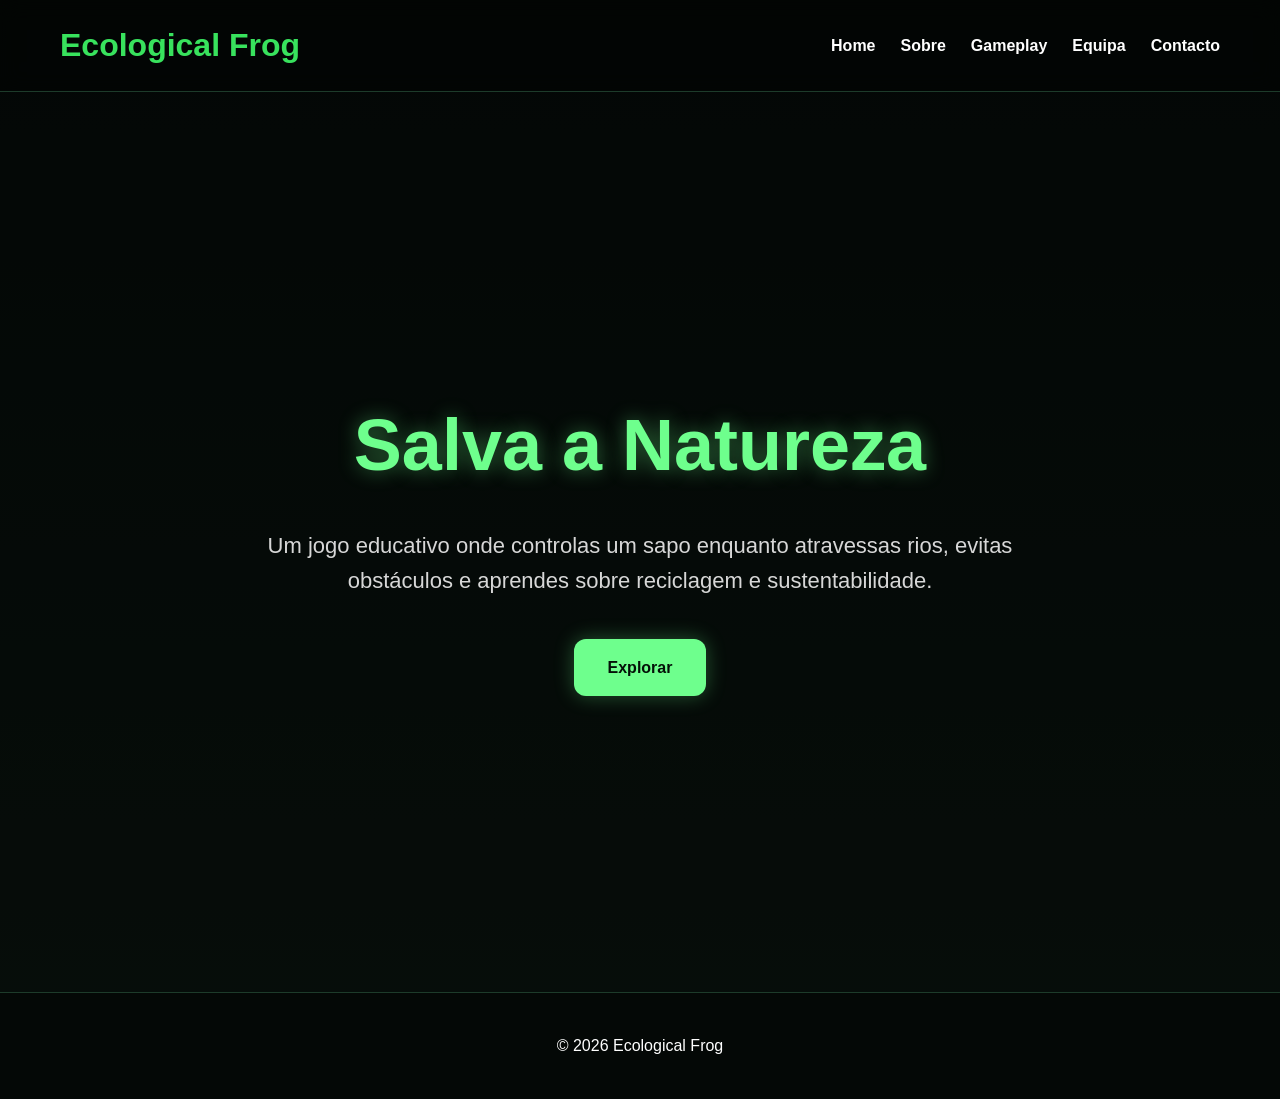
==== index.html @ 58c466b4 "EcoFrog" ====
<!-- index.html -->
<!DOCTYPE html>
<html lang="pt">
<head>
  <meta charset="UTF-8">
  <meta name="viewport" content="width=device-width, initial-scale=1.0">
  <title>Ecological Frog</title>
  <link rel="icon" type="image/png" href="assets/icon.png">
  <link rel="stylesheet" href="style.css">
</head>
<body class="home-page">

<header>
  <div class="logo-area">
    <h1>Ecological Frog</h1>
  </div>

  <nav>
    <a href="index.html">Home</a>
    <a href="sobre.html">Sobre</a>
    <a href="gameplay.html">Gameplay</a>
    <a href="equipa.html">Equipa</a>
    <a href="contacto.html">Contacto</a>
  </nav>
</header>

<section class="hero">

  <video autoplay muted loop playsinline class="background-video">
    <source src="assets/ecov.mp4" type="video/mp4">
  </video>

  <div class="overlay"></div>

  <div class="hero-content">

    <h2>Salva a Natureza</h2>

    <p>
      Um jogo educativo onde controlas um sapo enquanto atravessas rios,
      evitas obstáculos e aprendes sobre reciclagem e sustentabilidade.
    </p>

    <div class="hero-buttons">
      <a href="sobre.html" class="btn">Explorar</a>
    </div>

  </div>

</section>

<footer>
  <p>© 2026 Ecological Frog</p>
</footer>
</body>
</html>
---- style.css ----
/* style.css */

*{
  margin:0;
  padding:0;
  box-sizing:border-box;
}

body{
  font-family: Arial, sans-serif;
  background:linear-gradient(to bottom,#08110d,#102219);
  color:white;
  line-height:1.6;
}

/* HEADER */

header{
  display:flex;
  justify-content:space-between;
  align-items:center;
  padding:20px 60px;
  background:rgba(0,0,0,0.7);
  backdrop-filter:blur(10px);
  position:sticky;
  top:0;
  z-index:1000;
  border-bottom:1px solid #1d3b2a;
}

.logo-area h1{
  color:#38e25d;
  font-size:32px;
}

/* MENU */

nav{
  display:flex;
  gap:25px;
}

nav a{
  color:white;
  text-decoration:none;
  font-weight:bold;
  transition:0.3s;
}

nav a:hover{
  color:#6eff8d;
  transform:translateY(-2px);
}

/* HERO */

.hero{
  min-height:100vh;
  display:flex;
  justify-content:center;
  align-items:center;
  text-align:center;
  padding:40px;
}

.hero-content{
  max-width:850px;
}

.hero-content h2{
  font-size:72px;
  margin-bottom:25px;
  color:#6eff8d;
  text-shadow:0 0 20px rgba(110,255,141,0.4);
}

.hero-content p{
  font-size:22px;
  color:#d7d7d7;
  margin-bottom:40px;
}

/* BOTÕES */

.hero-buttons{
  display:flex;
  justify-content:center;
  align-items:center;
  gap:20px;
}

.btn{
  padding:16px 34px;
  border-radius:12px;
  background:#6eff8d;
  color:#041108;
  font-weight:bold;
  text-decoration:none;
  transition:0.3s;
  box-shadow:0 0 20px rgba(110,255,141,0.3);
}

.btn:hover{
  transform:scale(1.05);
}

.btn.secondary{
  background:transparent;
  border:2px solid #6eff8d;
  color:#6eff8d;
}

/* SECÇÕES */

.section{
  padding:90px 60px;
  text-align:center;
}

.section h2{
  font-size:42px;
  margin-bottom:20px;
  color:#6eff8d;
}

.section p{
  max-width:800px;
  margin:auto;
  color:#d0d0d0;
  font-size:18px;
}

/* CARDS */

.cards{
  margin-top:50px;
  display:grid;
  grid-template-columns:repeat(auto-fit,minmax(260px,1fr));
  gap:30px;
}

.card{
  background:rgba(255,255,255,0.05);
  border:1px solid rgba(110,255,141,0.2);
  border-radius:20px;
  padding:35px;
  transition:0.3s;
  backdrop-filter:blur(8px);
  text-align:center;
}

.card:hover{
  transform:translateY(-8px);
  box-shadow:0 10px 30px rgba(0,0,0,0.4);
}

.card h3{
  margin-bottom:15px;
  color:#6eff8d;
  font-size:26px;
}

.card p{
  color:#d0d0d0;
}

/* FOOTER */

footer{
  padding:25px;
  text-align:center;
  background:#234434;
  border-top:1px solid #59836b;
}

/* RESPONSIVO */

@media(max-width:900px){

  header{
    flex-direction:column;
    gap:20px;
    padding:20px;
  }

  nav{
    flex-wrap:wrap;
    justify-content:center;
  }

  .hero-content h2{
    font-size:48px;
  }

  .hero-content p{
    font-size:18px;
  }

  .hero-buttons{
    flex-direction:column;
  }

  .section{
    padding:60px 20px;
  }

}

/* FORMULÁRIO */

form{
  display:flex;
  flex-direction:column;
  gap:20px;
}

input,
textarea{
  width:100%;
  padding:16px;
  border:none;
  border-radius:12px;
  background:#14241b;
  color:white;
  font-size:16px;
  outline:none;
}

input:focus,
textarea:focus{
  border:1px solid #6eff8d;
  box-shadow:0 0 10px rgba(110,255,141,0.3);
}

textarea{
  min-height:160px;
  resize:none;
}

button{
  padding:16px;
  border:none;
  border-radius:12px;
  background:#6eff8d;
  color:#041108;
  font-size:18px;
  font-weight:bold;
  cursor:pointer;
  transition:0.3s;
}

button:hover{
  transform:scale(1.02);
}

/* VIDEO FUNDO */

.hero{
  position:relative;
  min-height:100vh;
  display:flex;
  justify-content:center;
  align-items:center;
  overflow:hidden;
  text-align:center;
  padding:40px;
  flex:1;
}

.background-video{
  position:absolute;
  top:0;
  left:0;
  width:100%;
  height:100%;
  object-fit:cover;
  z-index:-2;
}

.overlay{
  position:absolute;
  width:100%;
  height:100%;
  background:rgba(0,0,0,0.6);
  z-index:-1;
}

/* CONTEÚDO */

.hero-content{
  position:relative;
  z-index:2;
  max-width:850px;
}

/* FOOTER */

footer{
  padding:40px;
  text-align:center;
  background:#040806;
  border-top:1px solid #1d3b2a;
  margin-top:auto;
}

/* LAYOUT */

body{
  min-height:100vh;
  display:flex;
  flex-direction:column;
}

.home-page{
  min-height:100vh;
  display:flex;
  flex-direction:column;
}

.page{
  padding:90px 60px;
  text-align:center;
  flex:1;
}

.page h2{
  font-size:42px;
  margin-bottom:40px;
  color:#6eff8d;
}
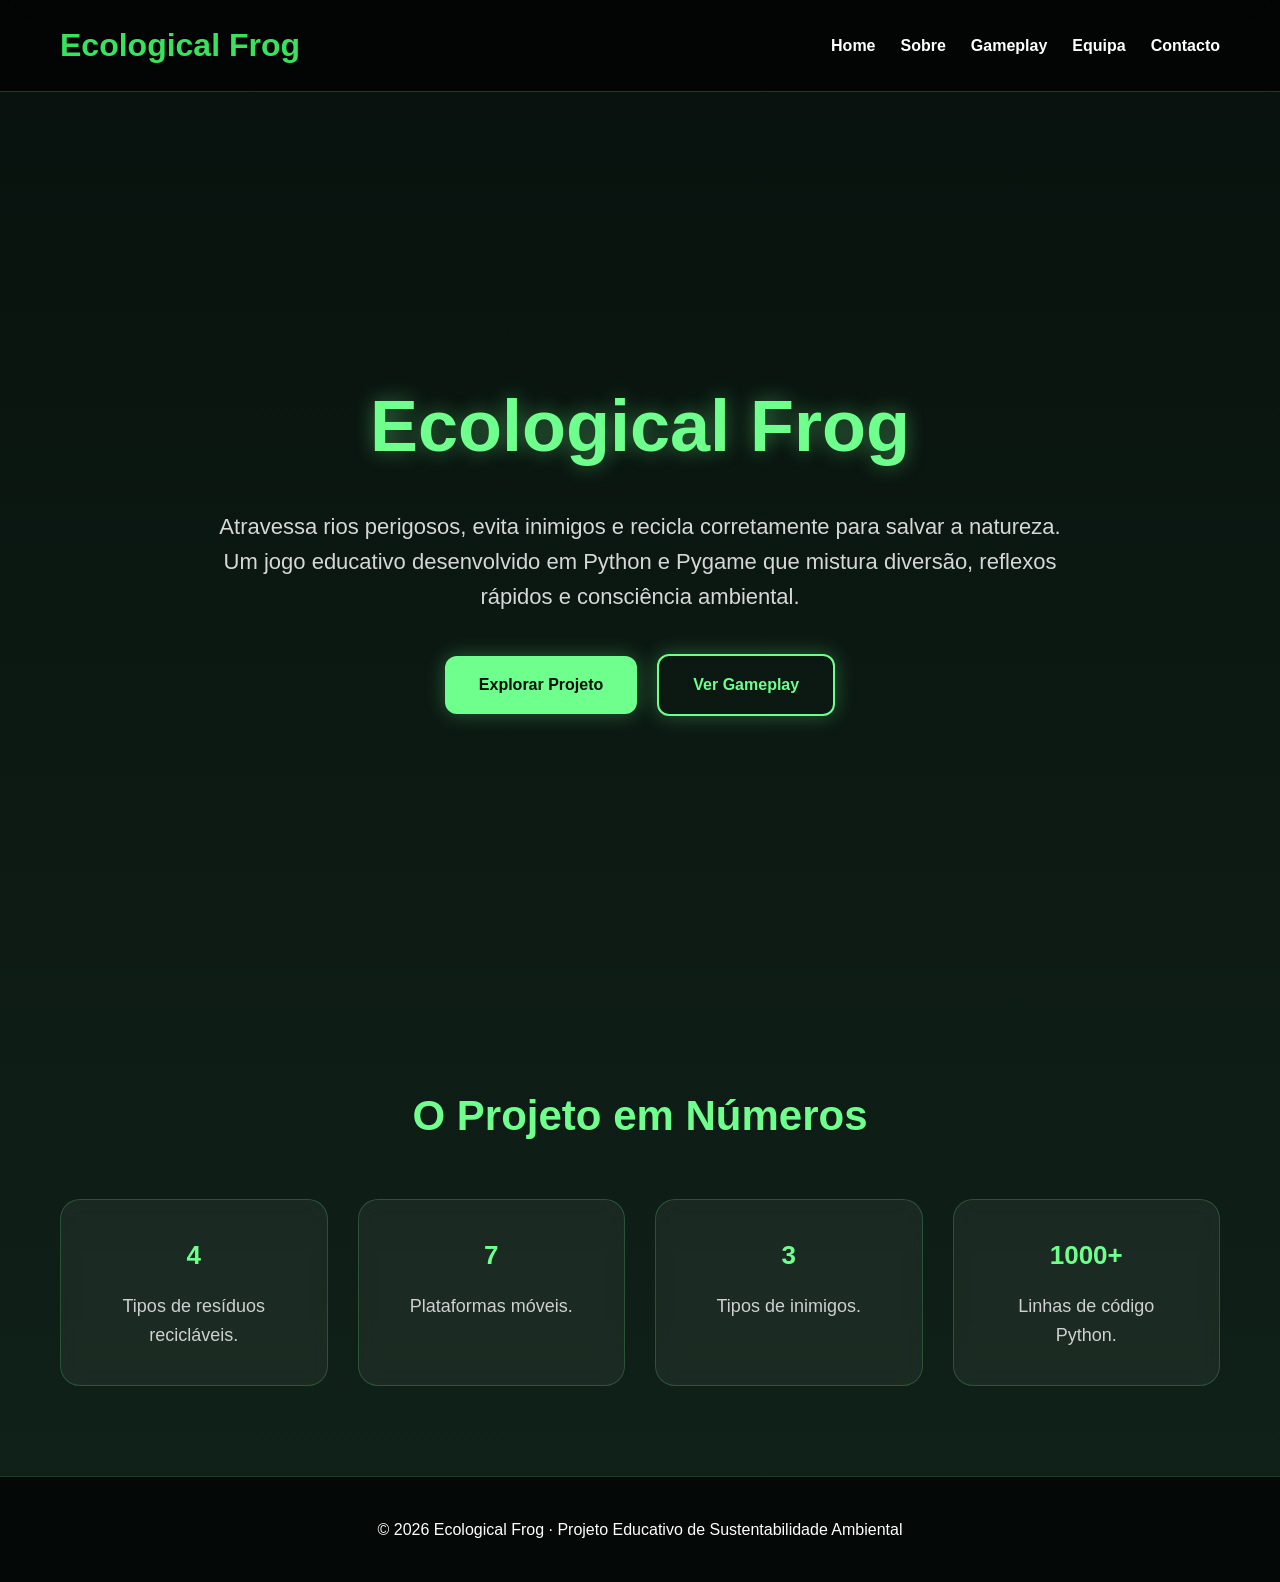
==== commit ea5b9f18: "Update index.html" ====
--- a/index.html
+++ b/index.html
@@ -1,16 +1,22 @@
-<!-- index.html -->
 <!DOCTYPE html>
 <html lang="pt">
 <head>
-  <meta charset="UTF-8">
-  <meta name="viewport" content="width=device-width, initial-scale=1.0">
-  <title>Ecological Frog</title>
-  <link rel="icon" type="image/png" href="assets/icon.png">
-  <link rel="stylesheet" href="style.css">
+<meta charset="UTF-8">
+<meta name="viewport" content="width=device-width, initial-scale=1.0">
+
+<meta name="description" content="Ecological Frog é um jogo educativo desenvolvido em Python e Pygame focado em reciclagem e sustentabilidade ambiental.">
+
+<title>Ecological Frog</title>
+
+<link rel="icon" type="image/png" href="assets/icon.png">
+
+<link rel="stylesheet" href="style.css">
 </head>
-<body class="home-page">
+
+<body>
 
 <header>
+
   <div class="logo-area">
     <h1>Ecological Frog</h1>
   </div>
@@ -22,27 +28,61 @@
     <a href="equipa.html">Equipa</a>
     <a href="contacto.html">Contacto</a>
   </nav>
+
 </header>
 
 <section class="hero">
 
-  <video autoplay muted loop playsinline class="background-video">
-    <source src="assets/ecov.mp4" type="video/mp4">
-  </video>
-
-  <div class="overlay"></div>
-
   <div class="hero-content">
 
-    <h2>Salva a Natureza</h2>
+    <h2>Ecological Frog</h2>
 
     <p>
-      Um jogo educativo onde controlas um sapo enquanto atravessas rios,
-      evitas obstáculos e aprendes sobre reciclagem e sustentabilidade.
+      Atravessa rios perigosos, evita inimigos e recicla corretamente para salvar a natureza.
+      Um jogo educativo desenvolvido em Python e Pygame que mistura diversão,
+      reflexos rápidos e consciência ambiental.
     </p>
 
     <div class="hero-buttons">
-      <a href="sobre.html" class="btn">Explorar</a>
+
+      <a href="sobre.html" class="btn">
+        Explorar Projeto
+      </a>
+
+      <a href="gameplay.html" class="btn secondary">
+        Ver Gameplay
+      </a>
+
+    </div>
+
+  </div>
+
+</section>
+
+<section class="section">
+
+  <h2>O Projeto em Números</h2>
+
+  <div class="cards">
+
+    <div class="card">
+      <h3>4</h3>
+      <p>Tipos de resíduos recicláveis.</p>
+    </div>
+
+    <div class="card">
+      <h3>7</h3>
+      <p>Plataformas móveis.</p>
+    </div>
+
+    <div class="card">
+      <h3>3</h3>
+      <p>Tipos de inimigos.</p>
+    </div>
+
+    <div class="card">
+      <h3>1000+</h3>
+      <p>Linhas de código Python.</p>
     </div>
 
   </div>
@@ -50,7 +90,10 @@
 </section>
 
 <footer>
-  <p>© 2026 Ecological Frog</p>
+  <p>
+    © 2026 Ecological Frog · Projeto Educativo de Sustentabilidade Ambiental
+  </p>
 </footer>
+
 </body>
-</html>+</html>
